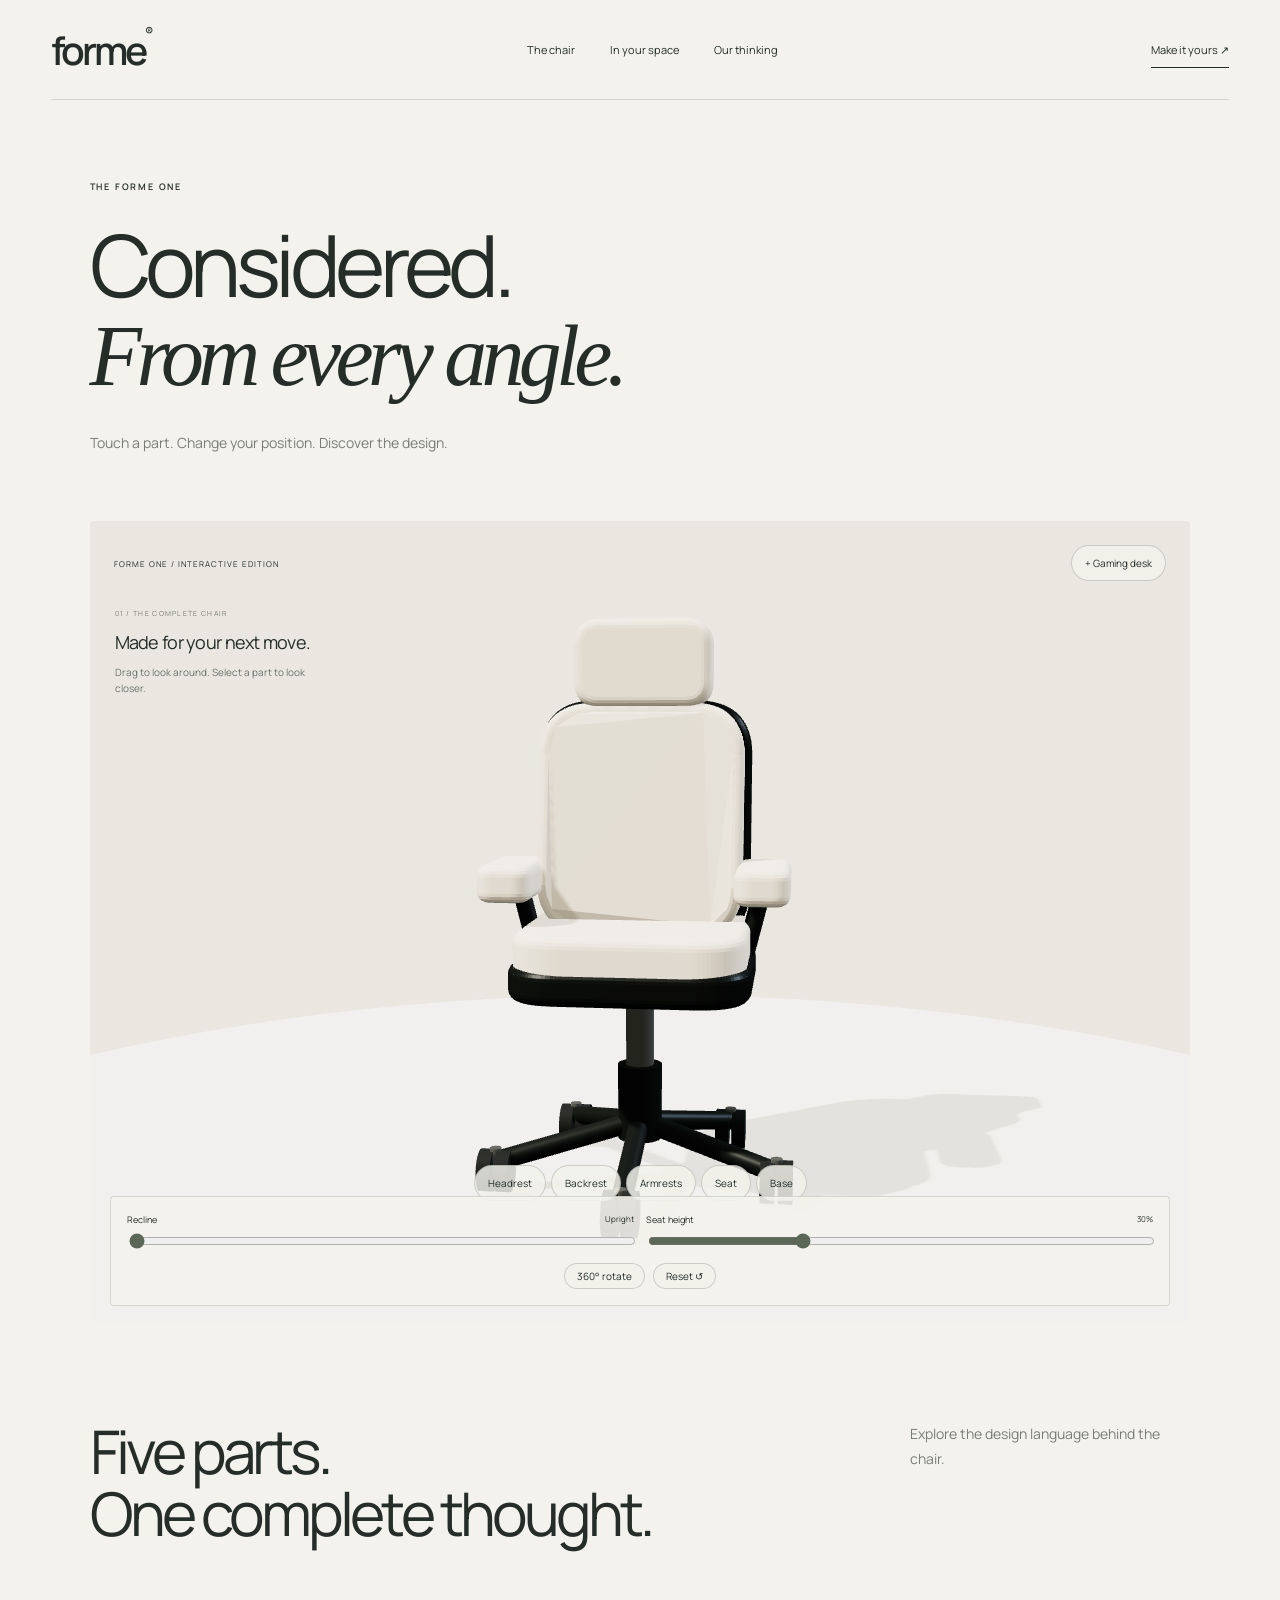
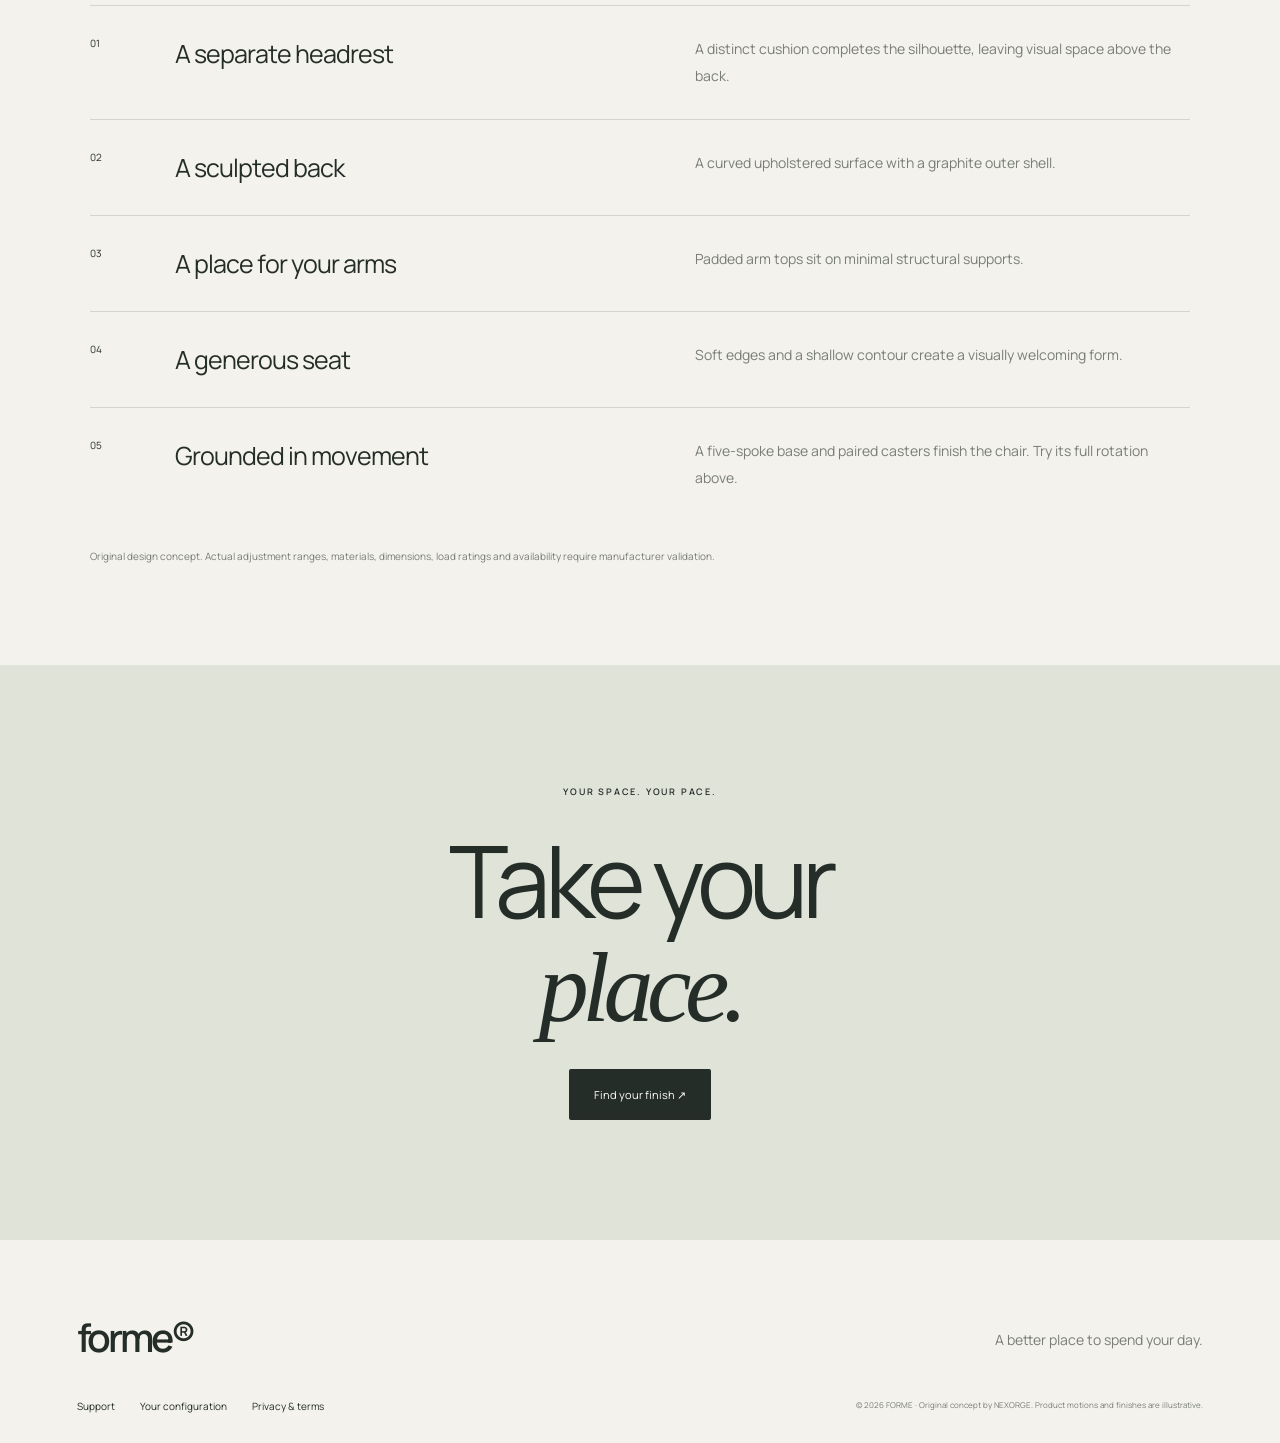
==== chair.html @ 890bfc0c "Create FORME interactive chair website" ====
<!doctype html><html lang="en"><head><meta charset="utf-8"><meta name="viewport" content="width=device-width,initial-scale=1"><title>FORME — Explore every detail</title><meta name="description" content="FORME One. An interactive chair design for work, play and everything between."><link rel="stylesheet" href="style.css"><script defer src="assets/three.min.js"></script><script defer src="chair.js"></script><script defer src="app.js"></script></head><body><a class="skip" href="#main">Skip to content</a><header><a class="brand" href="index.html">forme<span>®</span></a><nav><a href="chair.html">The chair</a><a href="spaces.html">In your space</a><a href="story.html">Our thinking</a></nav><a class="navcta" href="configure.html">Make it yours ↗</a></header><main id="main"><section class="page-title"><p class="eyebrow">THE FORME ONE</p><h1>Considered.<br><em>From every angle.</em></h1><p>Touch a part. Change your position. Discover the design.</p></section><div class="viewer"><canvas id="chair-canvas" aria-label="Interactive chair. Drag to rotate. Use the feature buttons and adjustment sliders." tabindex="0"></canvas><div class="view-top"><span>FORME ONE / INTERACTIVE EDITION</span><button id="desk" aria-pressed="false">+ Gaming desk</button></div><div class="feature-note" aria-live="polite"><span id="part-number">01 / THE COMPLETE CHAIR</span><h3 id="part-title">Made for your next move.</h3><p id="part-copy">Drag to look around. Select a part to look closer.</p></div><div class="parts" aria-label="Explore chair parts"><button data-part="head">Headrest</button><button data-part="back">Backrest</button><button data-part="arms">Armrests</button><button data-part="seat">Seat</button><button data-part="base">Base</button></div><div class="adjust"><label>Recline <input id="recline" type="range" min="0" max="32" value="0"><output id="recline-value">Upright</output></label><label>Seat height <input id="height" type="range" min="0" max="100" value="30"><output id="height-value">30%</output></label><div><button id="spin" aria-pressed="false">360° rotate</button><button id="reset">Reset ↺</button></div></div></div><section class="section" id="details"><div class="section-head"><h2>Five parts.<br>One complete thought.</h2><p>Explore the design language behind the chair.</p></div><div class="detail-list"><article><span>01</span><h3>A separate headrest</h3><p>A distinct cushion completes the silhouette, leaving visual space above the back.</p></article><article><span>02</span><h3>A sculpted back</h3><p>A curved upholstered surface with a graphite outer shell.</p></article><article><span>03</span><h3>A place for your arms</h3><p>Padded arm tops sit on minimal structural supports.</p></article><article><span>04</span><h3>A generous seat</h3><p>Soft edges and a shallow contour create a visually welcoming form.</p></article><article><span>05</span><h3>Grounded in movement</h3><p>A five-spoke base and paired casters finish the chair. Try its full rotation above.</p></article></div><p class="fine">Original design concept. Actual adjustment ranges, materials, dimensions, load ratings and availability require manufacturer validation.</p></section><section class="closing"><p class="eyebrow">YOUR SPACE. YOUR PACE.</p><h2>Take your<br><em>place.</em></h2><a class="button dark" href="configure.html">Find your finish ↗</a></section></main><footer><a class="brand" href="index.html">forme®</a><p>A better place to spend your day.</p><div><a href="support.html">Support</a><a href="configure.html">Your configuration</a><a href="privacy.html">Privacy & terms</a></div><small>© 2026 FORME · Original concept by NEXORGE. Product motions and finishes are illustrative.</small></footer></body></html>
---- style.css ----
@font-face{font-family:Manrope;src:url(assets/manrope-400.ttf)}@font-face{font-family:Manrope;src:url(assets/manrope-600.ttf);font-weight:600}:root{--paper:#f3f2ec;--ink:#252d29;--muted:#797e75;--line:#252d2925}*{box-sizing:border-box}html{scroll-behavior:smooth}body{margin:0;background:var(--paper);color:var(--ink);font:14px Manrope,Arial,sans-serif}a{color:inherit;text-decoration:none}button,input,select{font:inherit}button,a,input,select{touch-action:manipulation}button{cursor:pointer;color:inherit}a:focus-visible,button:focus-visible,input:focus-visible,select:focus-visible,canvas:focus-visible{outline:2px solid #a5754b;outline-offset:4px}header{height:100px;margin:0 4%;display:flex;align-items:center;justify-content:space-between;border-bottom:1px solid var(--line)}.brand{font-size:39px;letter-spacing:-3px;font-weight:600}.brand span{font-size:13px;vertical-align:top;letter-spacing:0}nav{display:flex;gap:35px;font-size:11px}.navcta{font-size:11px;border-bottom:1px solid;padding:10px 0}.skip{position:absolute;left:10px;top:-50px}.skip:focus{top:10px;z-index:100;background:white}h1,h2,h3,p{margin:0}h1,h2{font-weight:400;letter-spacing:-.065em;line-height:1.03}h1{font-size:clamp(62px,6.7vw,104px)}h2{font-size:clamp(42px,4.7vw,72px)}em{font-family:Georgia,serif;font-weight:400}h3{font-size:25px;font-weight:400;letter-spacing:-.04em}.eyebrow{font-size:9px;letter-spacing:1.8px;font-weight:600}.hero{display:grid;grid-template-columns:40% 60%;min-height:760px;padding:0 4%;align-items:center}.hero-copy{position:relative;z-index:2;padding:50px 0}.hero-copy h1{margin:32px 0 26px}.hero-copy>p:not(.eyebrow){color:var(--muted);line-height:1.9;font-size:13px}.button{display:inline-flex;padding:17px 24px;border:1px solid var(--line);border-radius:2px;font-size:11px;gap:30px;transition:transform .3s,background .3s}.button:hover{transform:translateY(-3px)}.dark{background:var(--ink);color:#fff}.light{background:var(--paper);color:var(--ink)}.hero-copy .button{margin:30px 0}.micro{display:block;font-size:8px;letter-spacing:1.6px;color:var(--muted);margin-top:36px}.viewer{height:740px;position:relative;overflow:hidden;background:#e9e7df;border-radius:4px}#chair-canvas{display:block;width:100%;height:100%;touch-action:pan-y;cursor:grab}.view-top{position:absolute;top:24px;left:24px;right:24px;display:flex;align-items:center;justify-content:space-between;gap:15px;font-size:8px;letter-spacing:1px;pointer-events:none}.view-top button{pointer-events:auto}.viewer button{border:1px solid #252d2930;background:#f3f2ecd9;border-radius:40px;padding:10px 13px;font-size:10px}.viewer button[aria-pressed=true]{background:#252d29;color:white}.feature-note{position:absolute;left:25px;top:80px;max-width:200px;pointer-events:none}.feature-note>span{font-size:7px;letter-spacing:1.3px;color:var(--muted)}.feature-note h3{font-size:18px;margin:10px 0}.feature-note p{font-size:10px;line-height:1.6;color:#6c746b}.parts{position:absolute;bottom:120px;left:15px;right:15px;display:flex;justify-content:center;gap:5px;flex-wrap:wrap}.adjust{position:absolute;bottom:15px;left:20px;right:20px;padding:16px;display:grid;grid-template-columns:1fr 1fr;gap:12px;background:#f3f2ece8;border:1px solid var(--line);border-radius:4px}.adjust label{font-size:9px;display:grid;grid-template-columns:1fr auto;gap:5px}.adjust input{grid-column:1/-1;width:100%;accent-color:#5c6857}.adjust output{font-size:8px;grid-row:1;grid-column:2}.adjust>div{grid-column:1/-1;display:flex;justify-content:center;gap:8px}.adjust button{padding:5px 12px}.manifesto{text-align:center;padding:150px 20px}.manifesto h2{margin-top:35px}.manifesto em{color:#8e9887}.image-story{position:relative;height:740px;overflow:hidden}.image-story img,.room-image img{width:100%;height:100%;object-fit:cover}.image-story:after{content:'';position:absolute;inset:0;background:linear-gradient(90deg,#0008,transparent 70%)}.image-story>div{position:absolute;z-index:1;top:90px;left:7%;color:white}.image-story h2{margin:25px 0 35px}.caption{position:absolute;bottom:20px;right:25px;color:#fff;font-size:8px;letter-spacing:1.5px;z-index:2}.section{padding:100px 7%}.section-head{display:flex;justify-content:space-between;gap:30px;align-items:start;margin-bottom:60px}.section-head p{max-width:280px;color:var(--muted);line-height:1.8}.cards{display:grid;grid-template-columns:repeat(3,1fr);gap:18px}.cards a{position:relative;min-height:310px;border-top:1px solid var(--line);padding:28px 22px;background:#e8e9e1;transition:transform .4s}.cards a:hover{transform:translateY(-8px)}.cards span{font-size:8px;letter-spacing:1.5px}.cards h3{font-size:32px;margin:40px 0 20px}.cards p{color:var(--muted);font-size:12px;line-height:1.8;max-width:250px}.cards b{position:absolute;right:20px;top:25px}.closing{text-align:center;padding:120px 20px;background:#dfe3d8}.closing h2{font-size:100px;margin:30px 0}.closing .button{margin:0}footer{padding:70px 6% 30px;display:grid;grid-template-columns:1fr 1fr;gap:35px}footer>p{color:var(--muted);text-align:right;padding-top:20px}footer>div{display:flex;gap:25px;font-size:10px}footer small{font-size:8px;text-align:right;color:var(--muted)}.page-title{padding:80px 7% 65px}.page-title h1{margin:28px 0}.page-title>p:last-child:not(.eyebrow){color:var(--muted);max-width:500px;line-height:1.9}.page-title+.viewer{margin:0 7%;height:800px}.detail-list article{display:grid;grid-template-columns:60px 1fr 1fr;gap:25px;padding:30px 0;border-top:1px solid var(--line)}.detail-list span{font-size:10px}.detail-list p,.body-copy{line-height:1.9;color:var(--muted)}.fine{font-size:10px;line-height:1.8;color:var(--muted);margin-top:25px}.room-image{height:650px;margin:0 4%;position:relative;overflow:hidden}.split{display:grid;grid-template-columns:1fr 1.2fr;gap:70px;align-items:center}.split h2{margin:25px 0}.split p{line-height:1.9;max-width:450px;color:var(--muted)}.split .viewer{height:700px}.body-copy{margin-bottom:25px}.config-layout{display:grid;grid-template-columns:1.4fr 1fr;gap:60px;padding:0 7% 100px}.config-panel h2{font-size:40px;margin:20px 0}.config-panel p{line-height:1.9;color:var(--muted);font-size:12px}.swatches{display:flex;gap:13px;margin:25px 0}.swatches button{background:var(--swatch);width:35px;height:35px;border:4px solid var(--paper);outline:1px solid var(--line);border-radius:50%}.swatches button[aria-pressed=true]{outline:2px solid var(--ink)}hr{border:0;border-top:1px solid var(--line);margin:35px 0}form label{display:block;font-size:11px;margin:18px 0}form input,form select{display:block;width:100%;border:0;border-bottom:1px solid var(--line);background:transparent;padding:12px 0;color:var(--ink)}form .button{margin-top:20px}pre{font:11px/1.8 Manrope;white-space:pre-wrap}#brief{margin-top:30px;padding:20px;background:#e3e7db}.faq,.prose{max-width:850px;margin:0 auto;padding:20px 30px 100px}details{border-top:1px solid var(--line);padding:25px 0}summary{cursor:pointer;list-style:none;display:flex;justify-content:space-between;font-size:17px}details p,.prose p{line-height:1.9;color:var(--muted);margin-top:20px}.prose h2{font-size:32px;margin-top:40px}.reveal{opacity:0;transform:translateY(30px);transition:opacity 1s,transform 1s}.reveal.visible{opacity:1;transform:none}@media(max-width:900px){nav{gap:15px}.hero{grid-template-columns:1fr;padding:0 5%}.hero-copy{padding:60px 0 30px}.hero-copy h1{font-size:83px}.micro{display:none}.viewer{height:680px}.hero #explore{margin:0 -5.5%}.hero-copy>p br{display:none}.hero-copy .button{margin-bottom:10px}.manifesto{padding:90px 20px}.image-story{height:600px}.image-story>div{top:40px}.cards{grid-template-columns:1fr}.cards a{min-height:250px}.cards h3{margin:25px 0}.section-head,.split,.config-layout{display:block}.section-head h2{margin-top:25px}.split .viewer{margin-top:40px}.config-panel{margin-top:40px}.detail-list article{grid-template-columns:30px 1fr}.detail-list p{grid-column:2}.room-image{height:450px}footer{display:block}footer p,footer small{text-align:left;display:block;margin:25px 0}footer>div{flex-wrap:wrap}.closing h2{font-size:80px}.page-title+.viewer{margin:0;height:680px}.config-layout{padding:0 5% 70px}}@media(max-width:550px){header{height:85px}.brand{font-size:33px}nav{display:none}.hero-copy h1{font-size:72px}.feature-note{max-width:145px;top:65px;left:15px}.feature-note h3{font-size:15px}.feature-note p{font-size:9px}.view-top{left:15px;right:15px}.view-top>span{font-size:6px}.parts{bottom:145px;gap:4px}.viewer button{font-size:9px;padding:8px 10px}.adjust{bottom:12px;left:12px;right:12px}.adjust button{padding:5px 12px}.section{padding:70px 6%}.page-title{padding:60px 6%}.page-title h1{font-size:53px}.image-story{height:550px}.image-story img{object-position:35%}.room-image img{object-position:35%}.config-layout .viewer{height:680px}.closing{padding:80px 20px}}@media(prefers-reduced-motion:reduce){html{scroll-behavior:auto}*,*:before,*:after{transition:none!important}.reveal{opacity:1;transform:none}}

@media(max-width:550px){header{flex-wrap:wrap;height:112px;padding:12px 0}header nav{display:flex;order:3;width:100%;justify-content:center;gap:30px;font-size:10px}.viewer{height:740px}.parts{bottom:145px}}
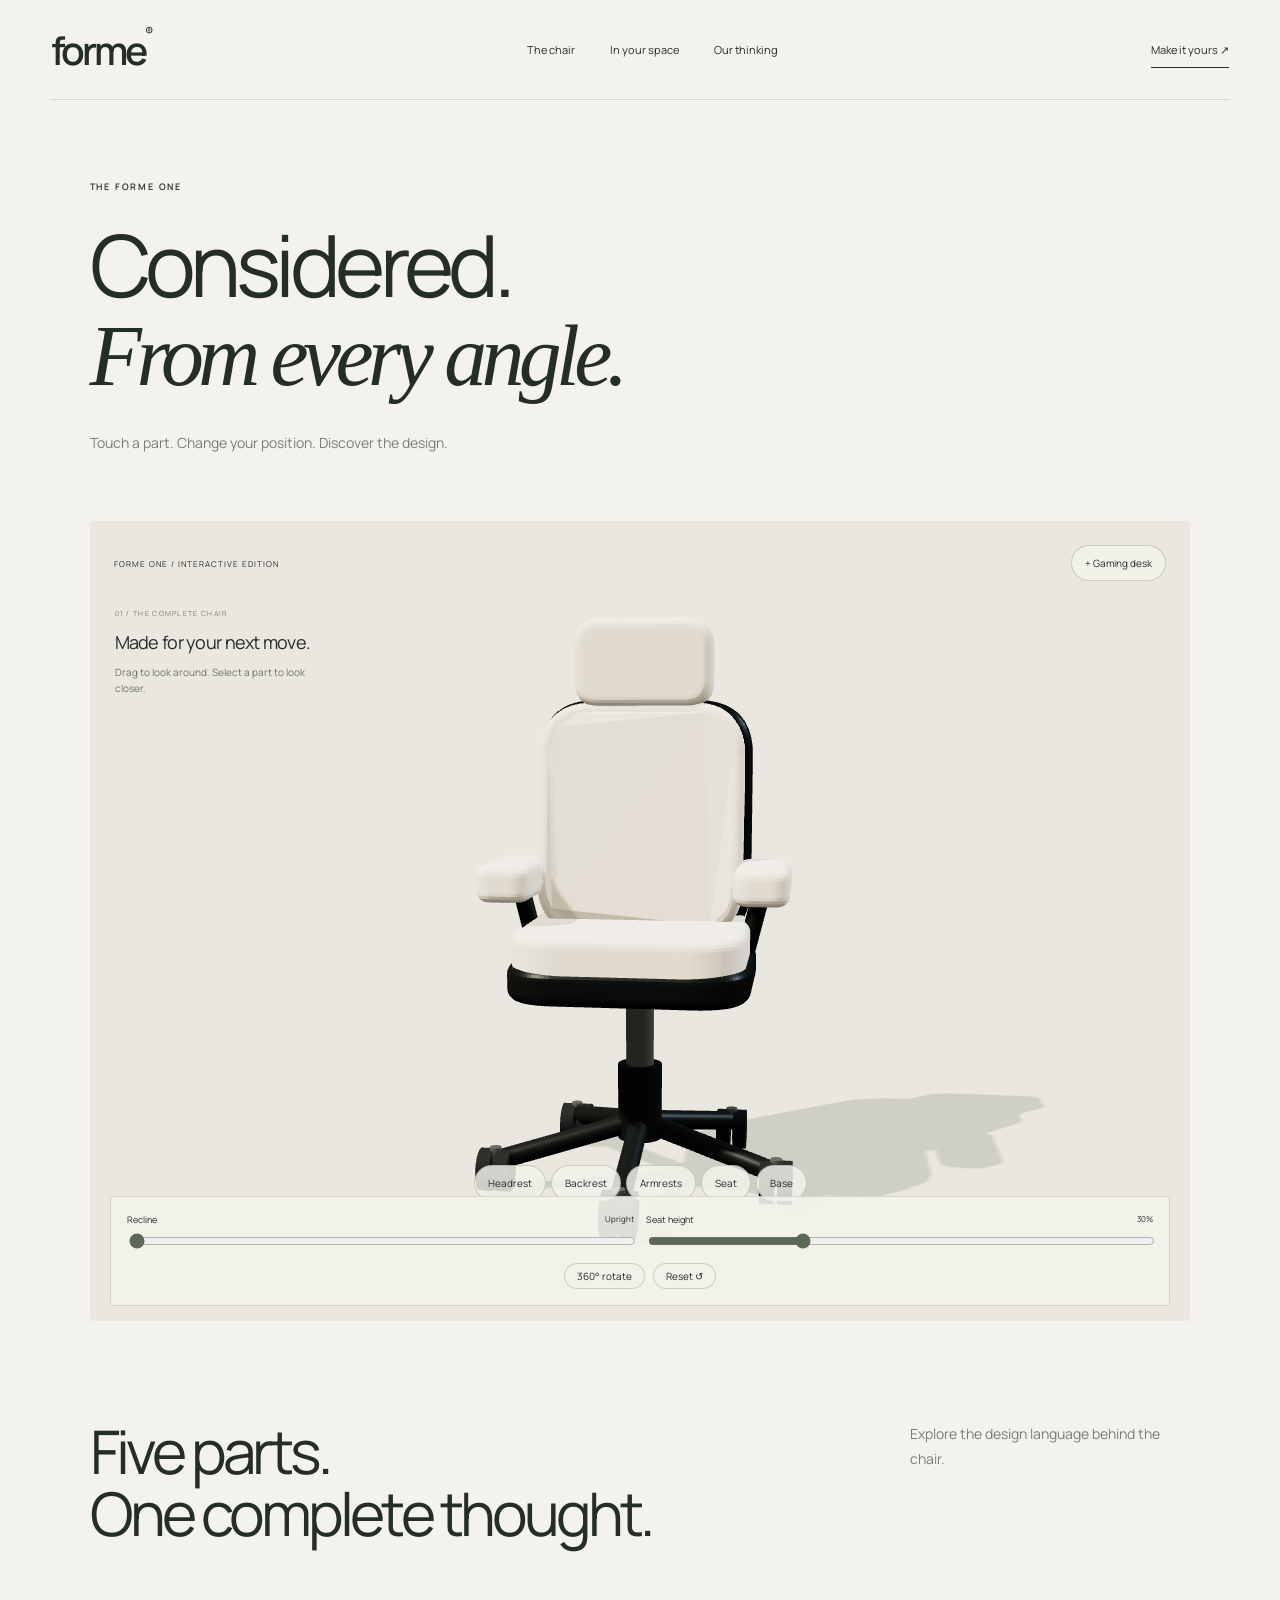
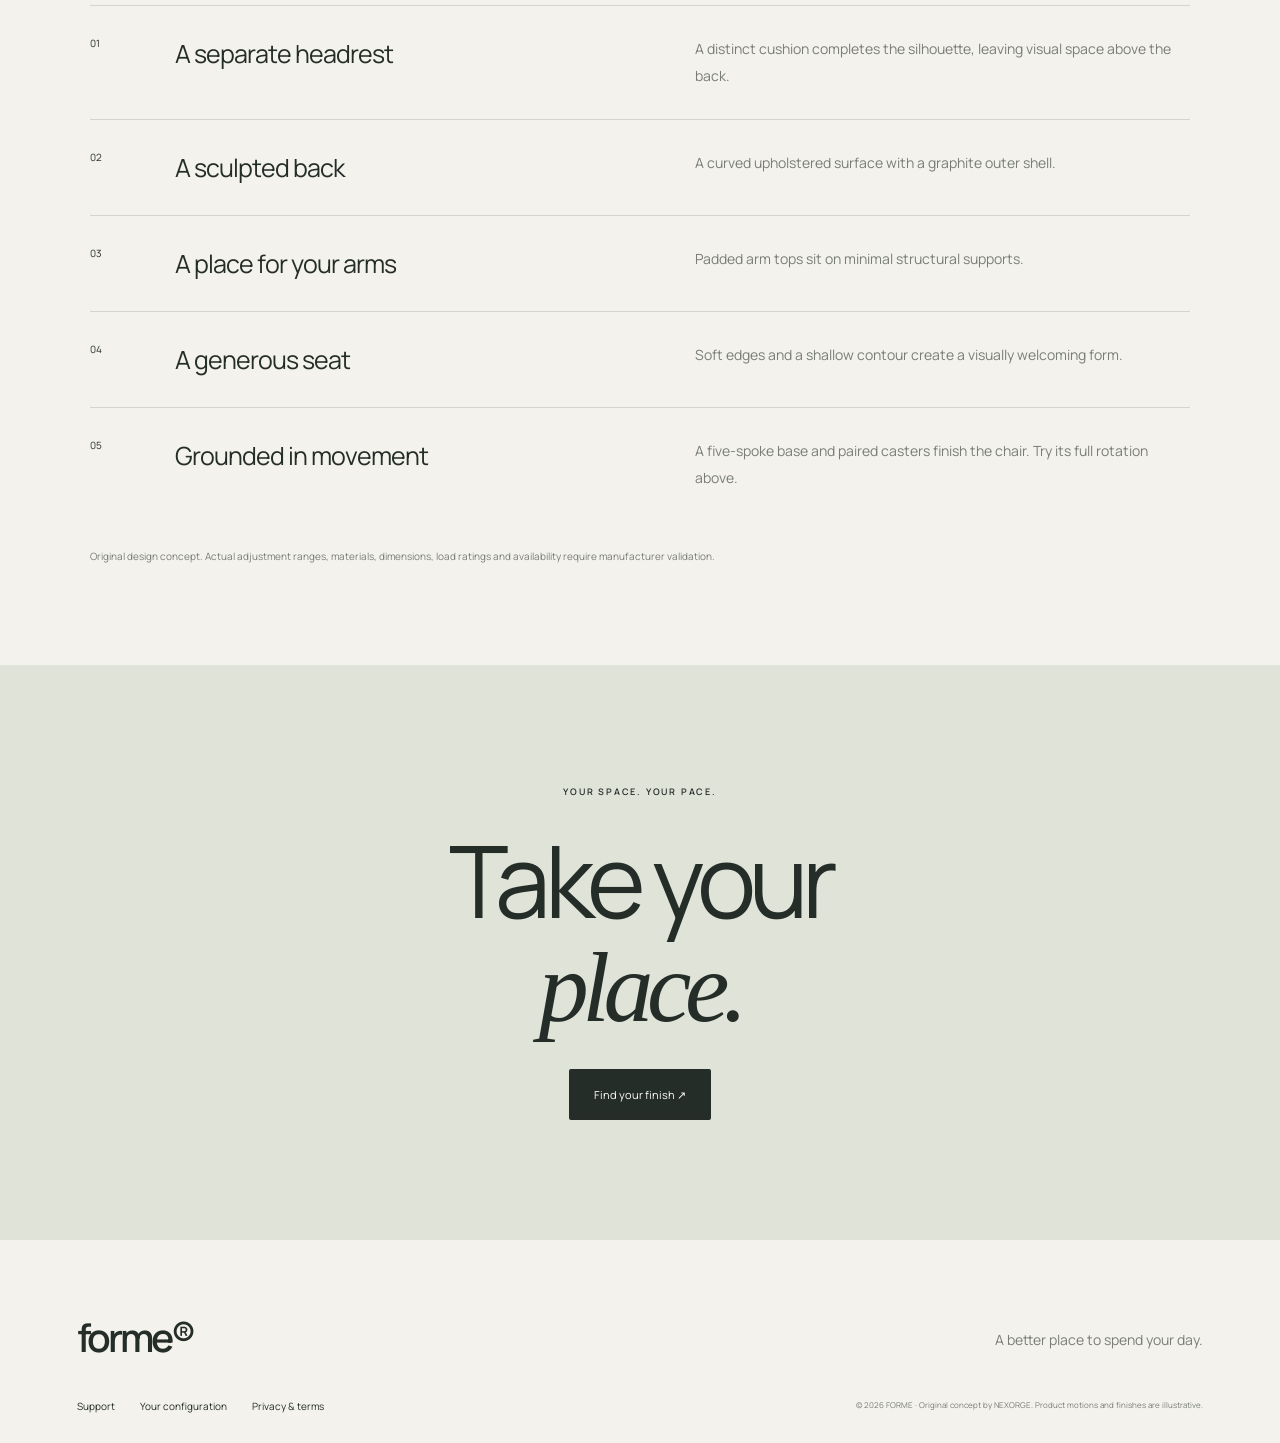
==== commit de20599c: "Unify hero background and remove chair panel separation" ====
--- a/chair.html
+++ b/chair.html
@@ -1 +1 @@
-<!doctype html><html lang="en"><head><meta charset="utf-8"><meta name="viewport" content="width=device-width,initial-scale=1"><title>FORME — Explore every detail</title><meta name="description" content="FORME One. An interactive chair design for work, play and everything between."><link rel="stylesheet" href="style.css"><script defer src="assets/three.min.js"></script><script defer src="chair.js"></script><script defer src="app.js"></script></head><body><a class="skip" href="#main">Skip to content</a><header><a class="brand" href="index.html">forme<span>®</span></a><nav><a href="chair.html">The chair</a><a href="spaces.html">In your space</a><a href="story.html">Our thinking</a></nav><a class="navcta" href="configure.html">Make it yours ↗</a></header><main id="main"><section class="page-title"><p class="eyebrow">THE FORME ONE</p><h1>Considered.<br><em>From every angle.</em></h1><p>Touch a part. Change your position. Discover the design.</p></section><div class="viewer"><canvas id="chair-canvas" aria-label="Interactive chair. Drag to rotate. Use the feature buttons and adjustment sliders." tabindex="0"></canvas><div class="view-top"><span>FORME ONE / INTERACTIVE EDITION</span><button id="desk" aria-pressed="false">+ Gaming desk</button></div><div class="feature-note" aria-live="polite"><span id="part-number">01 / THE COMPLETE CHAIR</span><h3 id="part-title">Made for your next move.</h3><p id="part-copy">Drag to look around. Select a part to look closer.</p></div><div class="parts" aria-label="Explore chair parts"><button data-part="head">Headrest</button><button data-part="back">Backrest</button><button data-part="arms">Armrests</button><button data-part="seat">Seat</button><button data-part="base">Base</button></div><div class="adjust"><label>Recline <input id="recline" type="range" min="0" max="32" value="0"><output id="recline-value">Upright</output></label><label>Seat height <input id="height" type="range" min="0" max="100" value="30"><output id="height-value">30%</output></label><div><button id="spin" aria-pressed="false">360° rotate</button><button id="reset">Reset ↺</button></div></div></div><section class="section" id="details"><div class="section-head"><h2>Five parts.<br>One complete thought.</h2><p>Explore the design language behind the chair.</p></div><div class="detail-list"><article><span>01</span><h3>A separate headrest</h3><p>A distinct cushion completes the silhouette, leaving visual space above the back.</p></article><article><span>02</span><h3>A sculpted back</h3><p>A curved upholstered surface with a graphite outer shell.</p></article><article><span>03</span><h3>A place for your arms</h3><p>Padded arm tops sit on minimal structural supports.</p></article><article><span>04</span><h3>A generous seat</h3><p>Soft edges and a shallow contour create a visually welcoming form.</p></article><article><span>05</span><h3>Grounded in movement</h3><p>A five-spoke base and paired casters finish the chair. Try its full rotation above.</p></article></div><p class="fine">Original design concept. Actual adjustment ranges, materials, dimensions, load ratings and availability require manufacturer validation.</p></section><section class="closing"><p class="eyebrow">YOUR SPACE. YOUR PACE.</p><h2>Take your<br><em>place.</em></h2><a class="button dark" href="configure.html">Find your finish ↗</a></section></main><footer><a class="brand" href="index.html">forme®</a><p>A better place to spend your day.</p><div><a href="support.html">Support</a><a href="configure.html">Your configuration</a><a href="privacy.html">Privacy & terms</a></div><small>© 2026 FORME · Original concept by NEXORGE. Product motions and finishes are illustrative.</small></footer></body></html>+<!doctype html><html lang="en"><head><meta charset="utf-8"><meta name="viewport" content="width=device-width,initial-scale=1"><title>FORME — Explore every detail</title><meta name="description" content="FORME One. An interactive chair design for work, play and everything between."><link rel="stylesheet" href="style.css?v=2"><script defer src="assets/three.min.js"></script><script defer src="chair.js?v=2"></script><script defer src="app.js"></script></head><body><a class="skip" href="#main">Skip to content</a><header><a class="brand" href="index.html">forme<span>®</span></a><nav><a href="chair.html">The chair</a><a href="spaces.html">In your space</a><a href="story.html">Our thinking</a></nav><a class="navcta" href="configure.html">Make it yours ↗</a></header><main id="main"><section class="page-title"><p class="eyebrow">THE FORME ONE</p><h1>Considered.<br><em>From every angle.</em></h1><p>Touch a part. Change your position. Discover the design.</p></section><div class="viewer"><canvas id="chair-canvas" aria-label="Interactive chair. Drag to rotate. Use the feature buttons and adjustment sliders." tabindex="0"></canvas><div class="view-top"><span>FORME ONE / INTERACTIVE EDITION</span><button id="desk" aria-pressed="false">+ Gaming desk</button></div><div class="feature-note" aria-live="polite"><span id="part-number">01 / THE COMPLETE CHAIR</span><h3 id="part-title">Made for your next move.</h3><p id="part-copy">Drag to look around. Select a part to look closer.</p></div><div class="parts" aria-label="Explore chair parts"><button data-part="head">Headrest</button><button data-part="back">Backrest</button><button data-part="arms">Armrests</button><button data-part="seat">Seat</button><button data-part="base">Base</button></div><div class="adjust"><label>Recline <input id="recline" type="range" min="0" max="32" value="0"><output id="recline-value">Upright</output></label><label>Seat height <input id="height" type="range" min="0" max="100" value="30"><output id="height-value">30%</output></label><div><button id="spin" aria-pressed="false">360° rotate</button><button id="reset">Reset ↺</button></div></div></div><section class="section" id="details"><div class="section-head"><h2>Five parts.<br>One complete thought.</h2><p>Explore the design language behind the chair.</p></div><div class="detail-list"><article><span>01</span><h3>A separate headrest</h3><p>A distinct cushion completes the silhouette, leaving visual space above the back.</p></article><article><span>02</span><h3>A sculpted back</h3><p>A curved upholstered surface with a graphite outer shell.</p></article><article><span>03</span><h3>A place for your arms</h3><p>Padded arm tops sit on minimal structural supports.</p></article><article><span>04</span><h3>A generous seat</h3><p>Soft edges and a shallow contour create a visually welcoming form.</p></article><article><span>05</span><h3>Grounded in movement</h3><p>A five-spoke base and paired casters finish the chair. Try its full rotation above.</p></article></div><p class="fine">Original design concept. Actual adjustment ranges, materials, dimensions, load ratings and availability require manufacturer validation.</p></section><section class="closing"><p class="eyebrow">YOUR SPACE. YOUR PACE.</p><h2>Take your<br><em>place.</em></h2><a class="button dark" href="configure.html">Find your finish ↗</a></section></main><footer><a class="brand" href="index.html">forme®</a><p>A better place to spend your day.</p><div><a href="support.html">Support</a><a href="configure.html">Your configuration</a><a href="privacy.html">Privacy & terms</a></div><small>© 2026 FORME · Original concept by NEXORGE. Product motions and finishes are illustrative.</small></footer></body></html>
--- a/style.css
+++ b/style.css
@@ -1,3 +1,6 @@
 @font-face{font-family:Manrope;src:url(assets/manrope-400.ttf)}@font-face{font-family:Manrope;src:url(assets/manrope-600.ttf);font-weight:600}:root{--paper:#f3f2ec;--ink:#252d29;--muted:#797e75;--line:#252d2925}*{box-sizing:border-box}html{scroll-behavior:smooth}body{margin:0;background:var(--paper);color:var(--ink);font:14px Manrope,Arial,sans-serif}a{color:inherit;text-decoration:none}button,input,select{font:inherit}button,a,input,select{touch-action:manipulation}button{cursor:pointer;color:inherit}a:focus-visible,button:focus-visible,input:focus-visible,select:focus-visible,canvas:focus-visible{outline:2px solid #a5754b;outline-offset:4px}header{height:100px;margin:0 4%;display:flex;align-items:center;justify-content:space-between;border-bottom:1px solid var(--line)}.brand{font-size:39px;letter-spacing:-3px;font-weight:600}.brand span{font-size:13px;vertical-align:top;letter-spacing:0}nav{display:flex;gap:35px;font-size:11px}.navcta{font-size:11px;border-bottom:1px solid;padding:10px 0}.skip{position:absolute;left:10px;top:-50px}.skip:focus{top:10px;z-index:100;background:white}h1,h2,h3,p{margin:0}h1,h2{font-weight:400;letter-spacing:-.065em;line-height:1.03}h1{font-size:clamp(62px,6.7vw,104px)}h2{font-size:clamp(42px,4.7vw,72px)}em{font-family:Georgia,serif;font-weight:400}h3{font-size:25px;font-weight:400;letter-spacing:-.04em}.eyebrow{font-size:9px;letter-spacing:1.8px;font-weight:600}.hero{display:grid;grid-template-columns:40% 60%;min-height:760px;padding:0 4%;align-items:center}.hero-copy{position:relative;z-index:2;padding:50px 0}.hero-copy h1{margin:32px 0 26px}.hero-copy>p:not(.eyebrow){color:var(--muted);line-height:1.9;font-size:13px}.button{display:inline-flex;padding:17px 24px;border:1px solid var(--line);border-radius:2px;font-size:11px;gap:30px;transition:transform .3s,background .3s}.button:hover{transform:translateY(-3px)}.dark{background:var(--ink);color:#fff}.light{background:var(--paper);color:var(--ink)}.hero-copy .button{margin:30px 0}.micro{display:block;font-size:8px;letter-spacing:1.6px;color:var(--muted);margin-top:36px}.viewer{height:740px;position:relative;overflow:hidden;background:#e9e7df;border-radius:4px}#chair-canvas{display:block;width:100%;height:100%;touch-action:pan-y;cursor:grab}.view-top{position:absolute;top:24px;left:24px;right:24px;display:flex;align-items:center;justify-content:space-between;gap:15px;font-size:8px;letter-spacing:1px;pointer-events:none}.view-top button{pointer-events:auto}.viewer button{border:1px solid #252d2930;background:#f3f2ecd9;border-radius:40px;padding:10px 13px;font-size:10px}.viewer button[aria-pressed=true]{background:#252d29;color:white}.feature-note{position:absolute;left:25px;top:80px;max-width:200px;pointer-events:none}.feature-note>span{font-size:7px;letter-spacing:1.3px;color:var(--muted)}.feature-note h3{font-size:18px;margin:10px 0}.feature-note p{font-size:10px;line-height:1.6;color:#6c746b}.parts{position:absolute;bottom:120px;left:15px;right:15px;display:flex;justify-content:center;gap:5px;flex-wrap:wrap}.adjust{position:absolute;bottom:15px;left:20px;right:20px;padding:16px;display:grid;grid-template-columns:1fr 1fr;gap:12px;background:#f3f2ece8;border:1px solid var(--line);border-radius:4px}.adjust label{font-size:9px;display:grid;grid-template-columns:1fr auto;gap:5px}.adjust input{grid-column:1/-1;width:100%;accent-color:#5c6857}.adjust output{font-size:8px;grid-row:1;grid-column:2}.adjust>div{grid-column:1/-1;display:flex;justify-content:center;gap:8px}.adjust button{padding:5px 12px}.manifesto{text-align:center;padding:150px 20px}.manifesto h2{margin-top:35px}.manifesto em{color:#8e9887}.image-story{position:relative;height:740px;overflow:hidden}.image-story img,.room-image img{width:100%;height:100%;object-fit:cover}.image-story:after{content:'';position:absolute;inset:0;background:linear-gradient(90deg,#0008,transparent 70%)}.image-story>div{position:absolute;z-index:1;top:90px;left:7%;color:white}.image-story h2{margin:25px 0 35px}.caption{position:absolute;bottom:20px;right:25px;color:#fff;font-size:8px;letter-spacing:1.5px;z-index:2}.section{padding:100px 7%}.section-head{display:flex;justify-content:space-between;gap:30px;align-items:start;margin-bottom:60px}.section-head p{max-width:280px;color:var(--muted);line-height:1.8}.cards{display:grid;grid-template-columns:repeat(3,1fr);gap:18px}.cards a{position:relative;min-height:310px;border-top:1px solid var(--line);padding:28px 22px;background:#e8e9e1;transition:transform .4s}.cards a:hover{transform:translateY(-8px)}.cards span{font-size:8px;letter-spacing:1.5px}.cards h3{font-size:32px;margin:40px 0 20px}.cards p{color:var(--muted);font-size:12px;line-height:1.8;max-width:250px}.cards b{position:absolute;right:20px;top:25px}.closing{text-align:center;padding:120px 20px;background:#dfe3d8}.closing h2{font-size:100px;margin:30px 0}.closing .button{margin:0}footer{padding:70px 6% 30px;display:grid;grid-template-columns:1fr 1fr;gap:35px}footer>p{color:var(--muted);text-align:right;padding-top:20px}footer>div{display:flex;gap:25px;font-size:10px}footer small{font-size:8px;text-align:right;color:var(--muted)}.page-title{padding:80px 7% 65px}.page-title h1{margin:28px 0}.page-title>p:last-child:not(.eyebrow){color:var(--muted);max-width:500px;line-height:1.9}.page-title+.viewer{margin:0 7%;height:800px}.detail-list article{display:grid;grid-template-columns:60px 1fr 1fr;gap:25px;padding:30px 0;border-top:1px solid var(--line)}.detail-list span{font-size:10px}.detail-list p,.body-copy{line-height:1.9;color:var(--muted)}.fine{font-size:10px;line-height:1.8;color:var(--muted);margin-top:25px}.room-image{height:650px;margin:0 4%;position:relative;overflow:hidden}.split{display:grid;grid-template-columns:1fr 1.2fr;gap:70px;align-items:center}.split h2{margin:25px 0}.split p{line-height:1.9;max-width:450px;color:var(--muted)}.split .viewer{height:700px}.body-copy{margin-bottom:25px}.config-layout{display:grid;grid-template-columns:1.4fr 1fr;gap:60px;padding:0 7% 100px}.config-panel h2{font-size:40px;margin:20px 0}.config-panel p{line-height:1.9;color:var(--muted);font-size:12px}.swatches{display:flex;gap:13px;margin:25px 0}.swatches button{background:var(--swatch);width:35px;height:35px;border:4px solid var(--paper);outline:1px solid var(--line);border-radius:50%}.swatches button[aria-pressed=true]{outline:2px solid var(--ink)}hr{border:0;border-top:1px solid var(--line);margin:35px 0}form label{display:block;font-size:11px;margin:18px 0}form input,form select{display:block;width:100%;border:0;border-bottom:1px solid var(--line);background:transparent;padding:12px 0;color:var(--ink)}form .button{margin-top:20px}pre{font:11px/1.8 Manrope;white-space:pre-wrap}#brief{margin-top:30px;padding:20px;background:#e3e7db}.faq,.prose{max-width:850px;margin:0 auto;padding:20px 30px 100px}details{border-top:1px solid var(--line);padding:25px 0}summary{cursor:pointer;list-style:none;display:flex;justify-content:space-between;font-size:17px}details p,.prose p{line-height:1.9;color:var(--muted);margin-top:20px}.prose h2{font-size:32px;margin-top:40px}.reveal{opacity:0;transform:translateY(30px);transition:opacity 1s,transform 1s}.reveal.visible{opacity:1;transform:none}@media(max-width:900px){nav{gap:15px}.hero{grid-template-columns:1fr;padding:0 5%}.hero-copy{padding:60px 0 30px}.hero-copy h1{font-size:83px}.micro{display:none}.viewer{height:680px}.hero #explore{margin:0 -5.5%}.hero-copy>p br{display:none}.hero-copy .button{margin-bottom:10px}.manifesto{padding:90px 20px}.image-story{height:600px}.image-story>div{top:40px}.cards{grid-template-columns:1fr}.cards a{min-height:250px}.cards h3{margin:25px 0}.section-head,.split,.config-layout{display:block}.section-head h2{margin-top:25px}.split .viewer{margin-top:40px}.config-panel{margin-top:40px}.detail-list article{grid-template-columns:30px 1fr}.detail-list p{grid-column:2}.room-image{height:450px}footer{display:block}footer p,footer small{text-align:left;display:block;margin:25px 0}footer>div{flex-wrap:wrap}.closing h2{font-size:80px}.page-title+.viewer{margin:0;height:680px}.config-layout{padding:0 5% 70px}}@media(max-width:550px){header{height:85px}.brand{font-size:33px}nav{display:none}.hero-copy h1{font-size:72px}.feature-note{max-width:145px;top:65px;left:15px}.feature-note h3{font-size:15px}.feature-note p{font-size:9px}.view-top{left:15px;right:15px}.view-top>span{font-size:6px}.parts{bottom:145px;gap:4px}.viewer button{font-size:9px;padding:8px 10px}.adjust{bottom:12px;left:12px;right:12px}.adjust button{padding:5px 12px}.section{padding:70px 6%}.page-title{padding:60px 6%}.page-title h1{font-size:53px}.image-story{height:550px}.image-story img{object-position:35%}.room-image img{object-position:35%}.config-layout .viewer{height:680px}.closing{padding:80px 20px}}@media(prefers-reduced-motion:reduce){html{scroll-behavior:auto}*,*:before,*:after{transition:none!important}.reveal{opacity:1;transform:none}}
 
 @media(max-width:550px){header{flex-wrap:wrap;height:112px;padding:12px 0}header nav{display:flex;order:3;width:100%;justify-content:center;gap:30px;font-size:10px}.viewer{height:740px}.parts{bottom:145px}}
+
+/* Keep the hero copy and interactive chair on one continuous surface. */
+.hero .viewer{background:transparent;border-radius:0}
